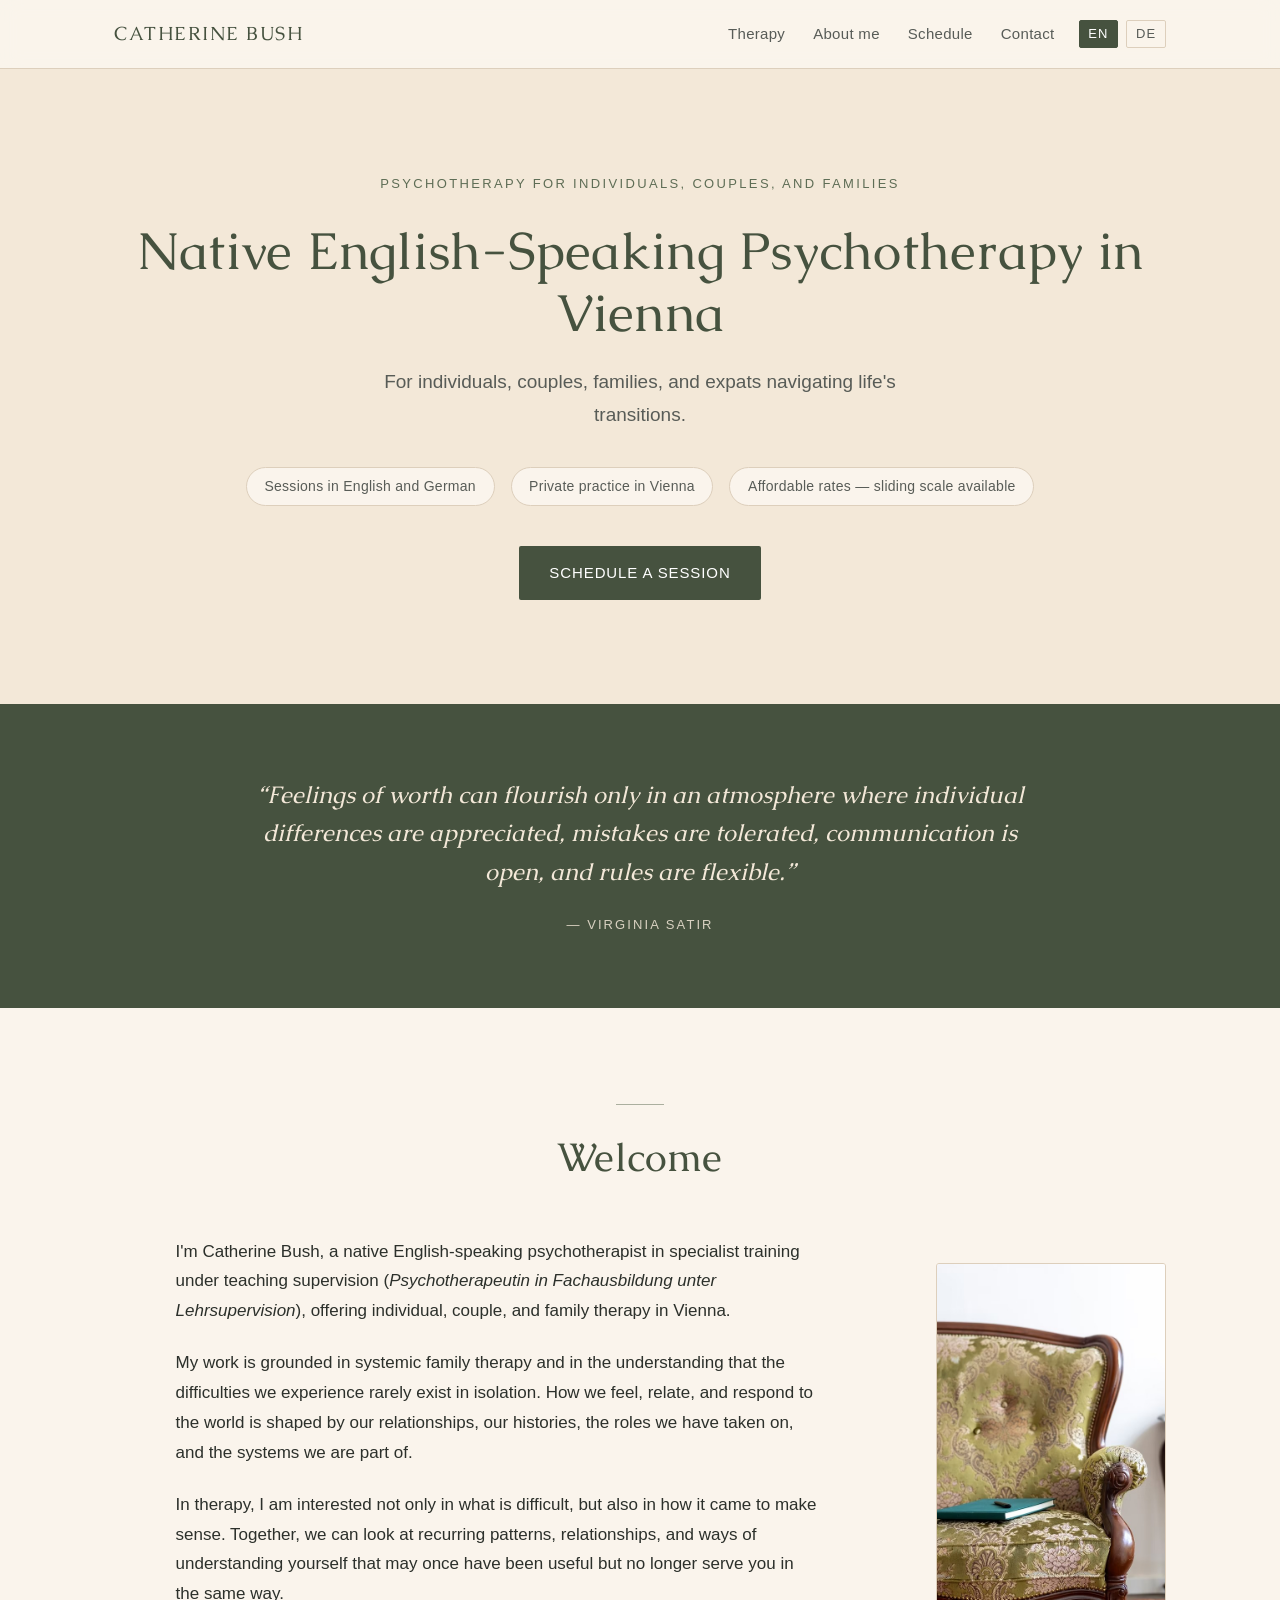
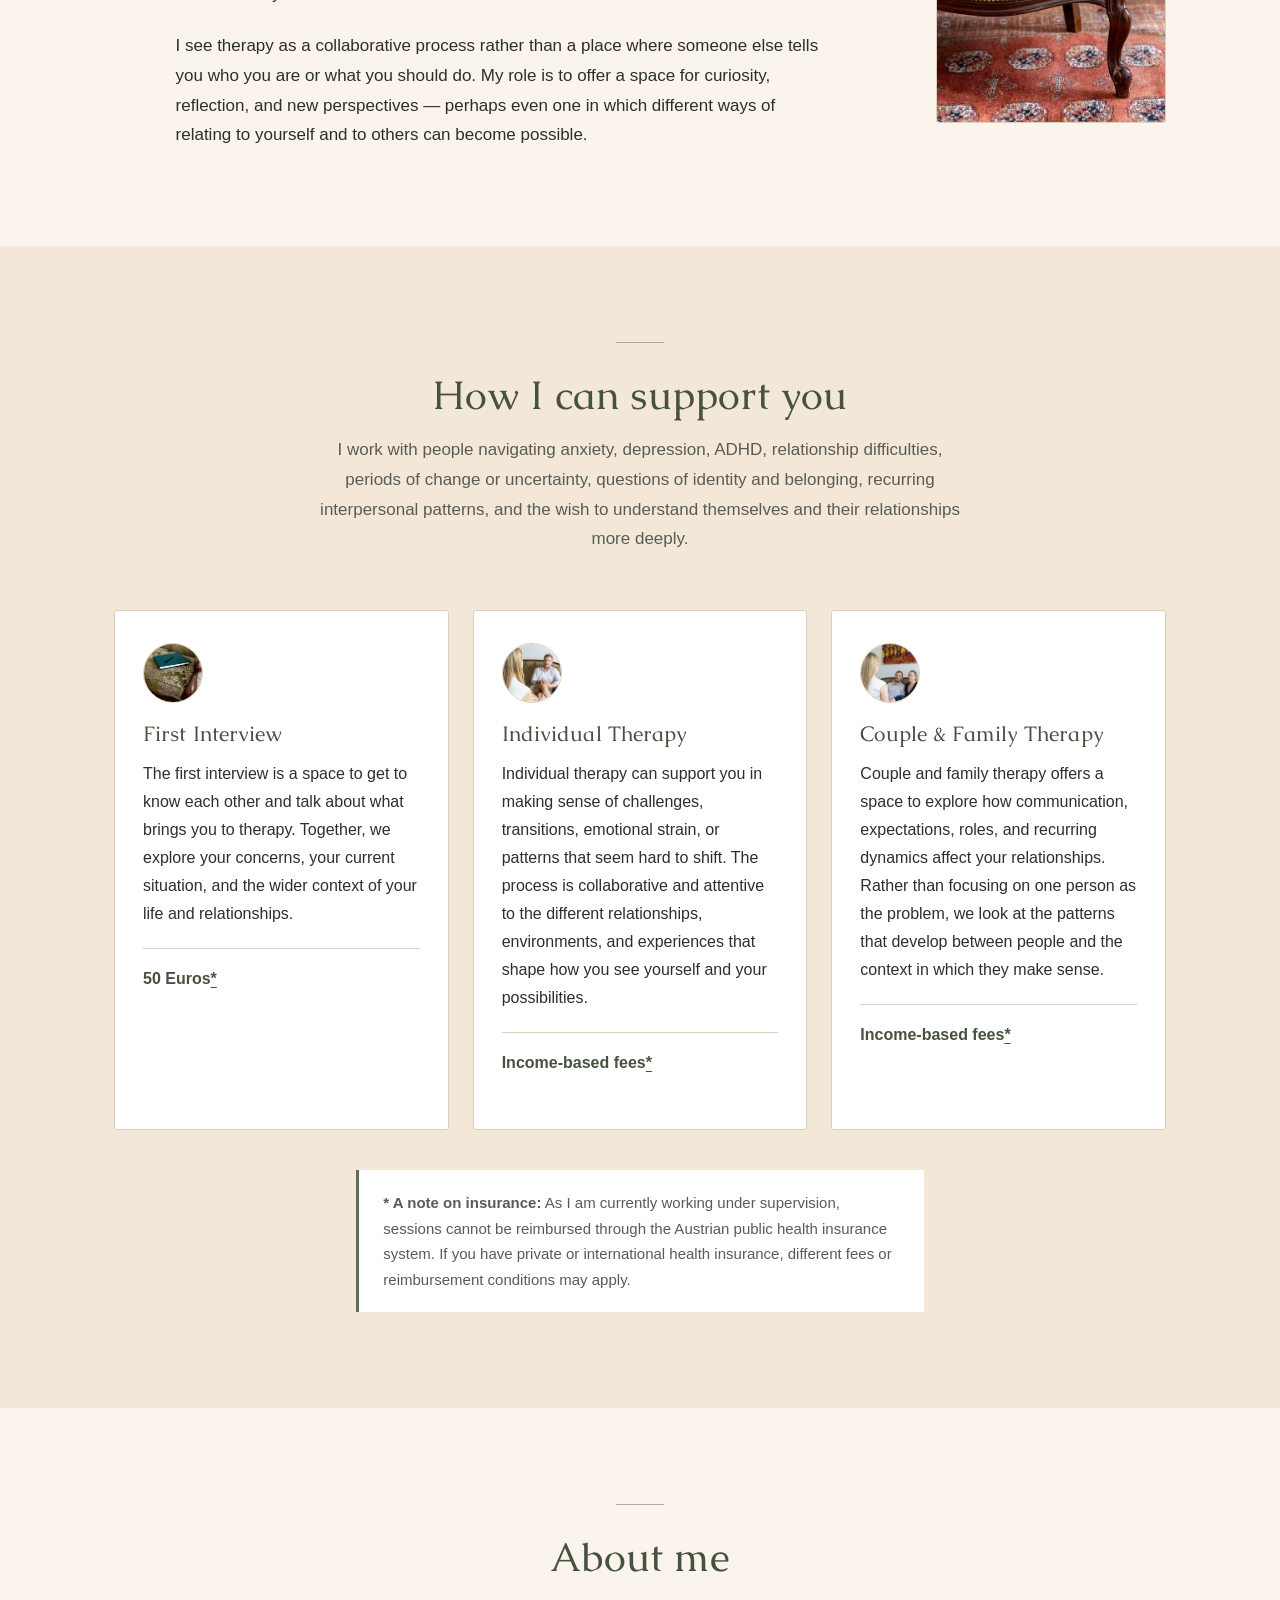
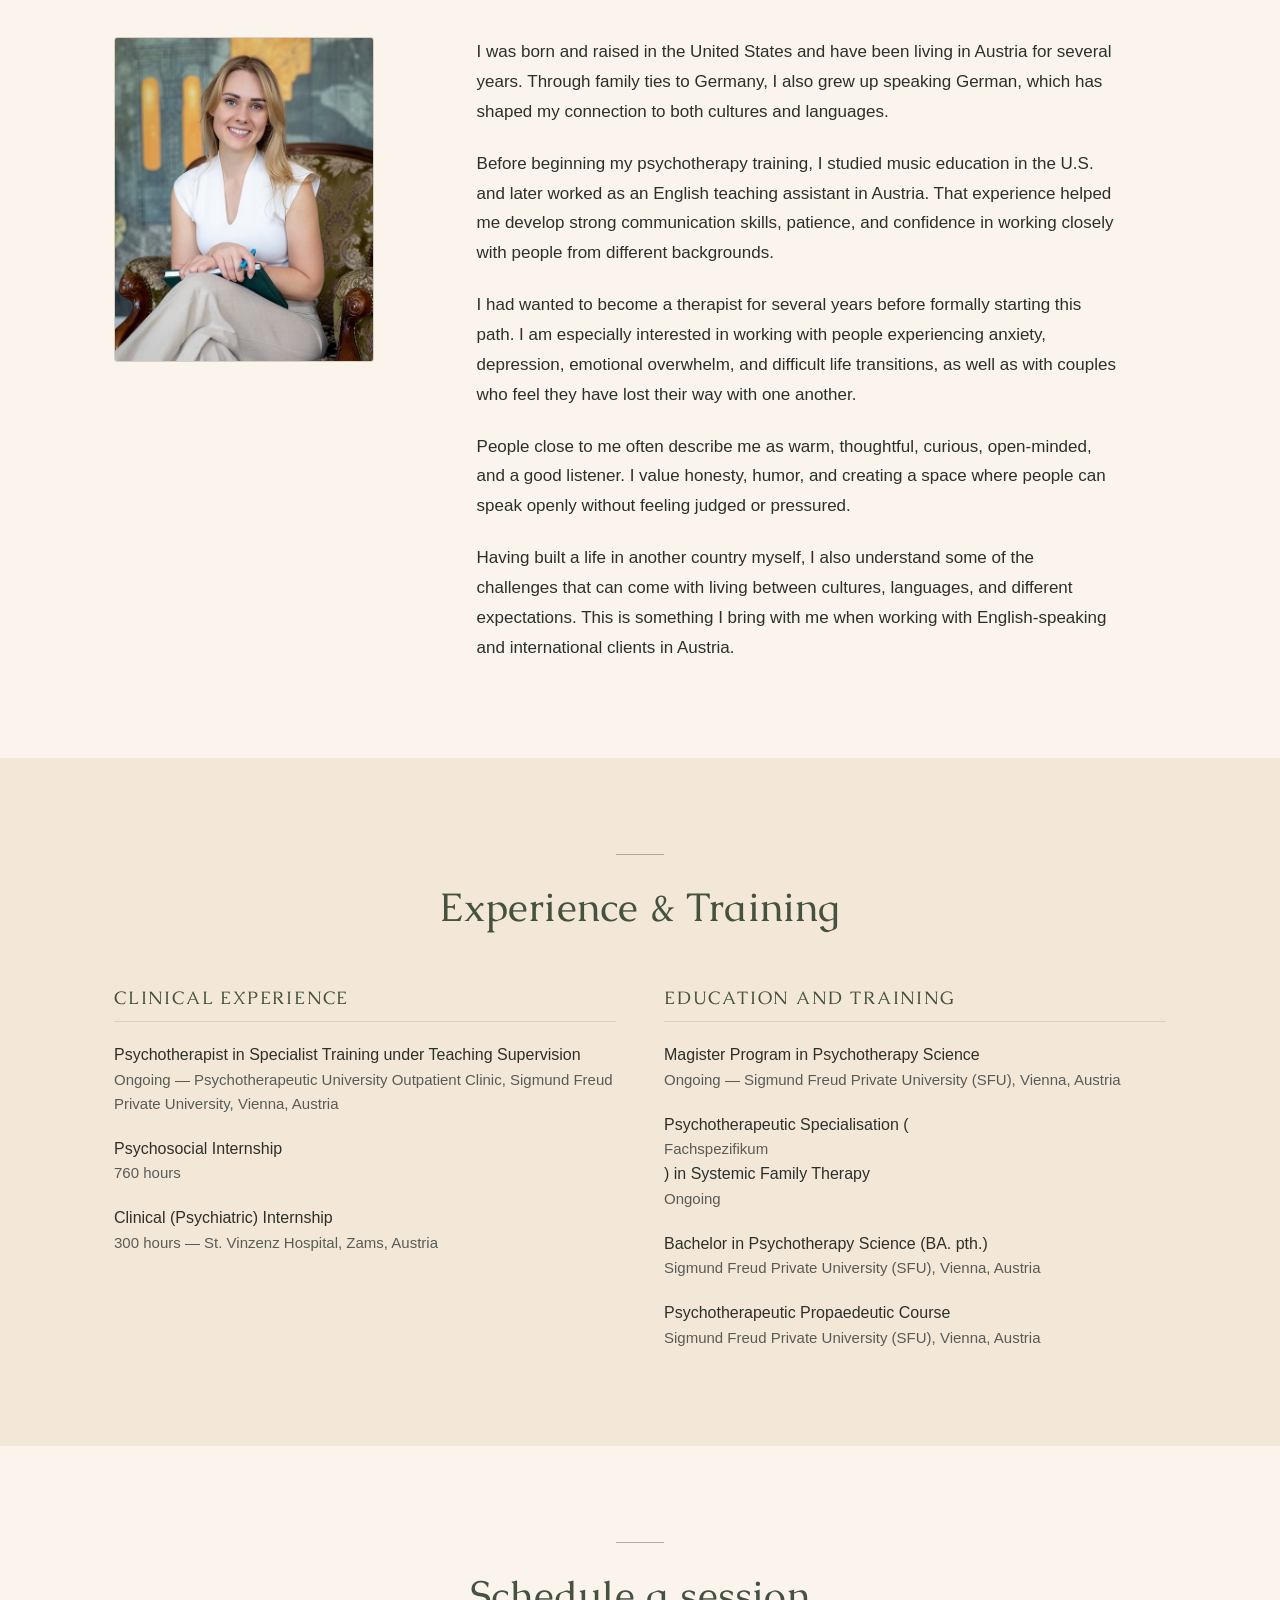
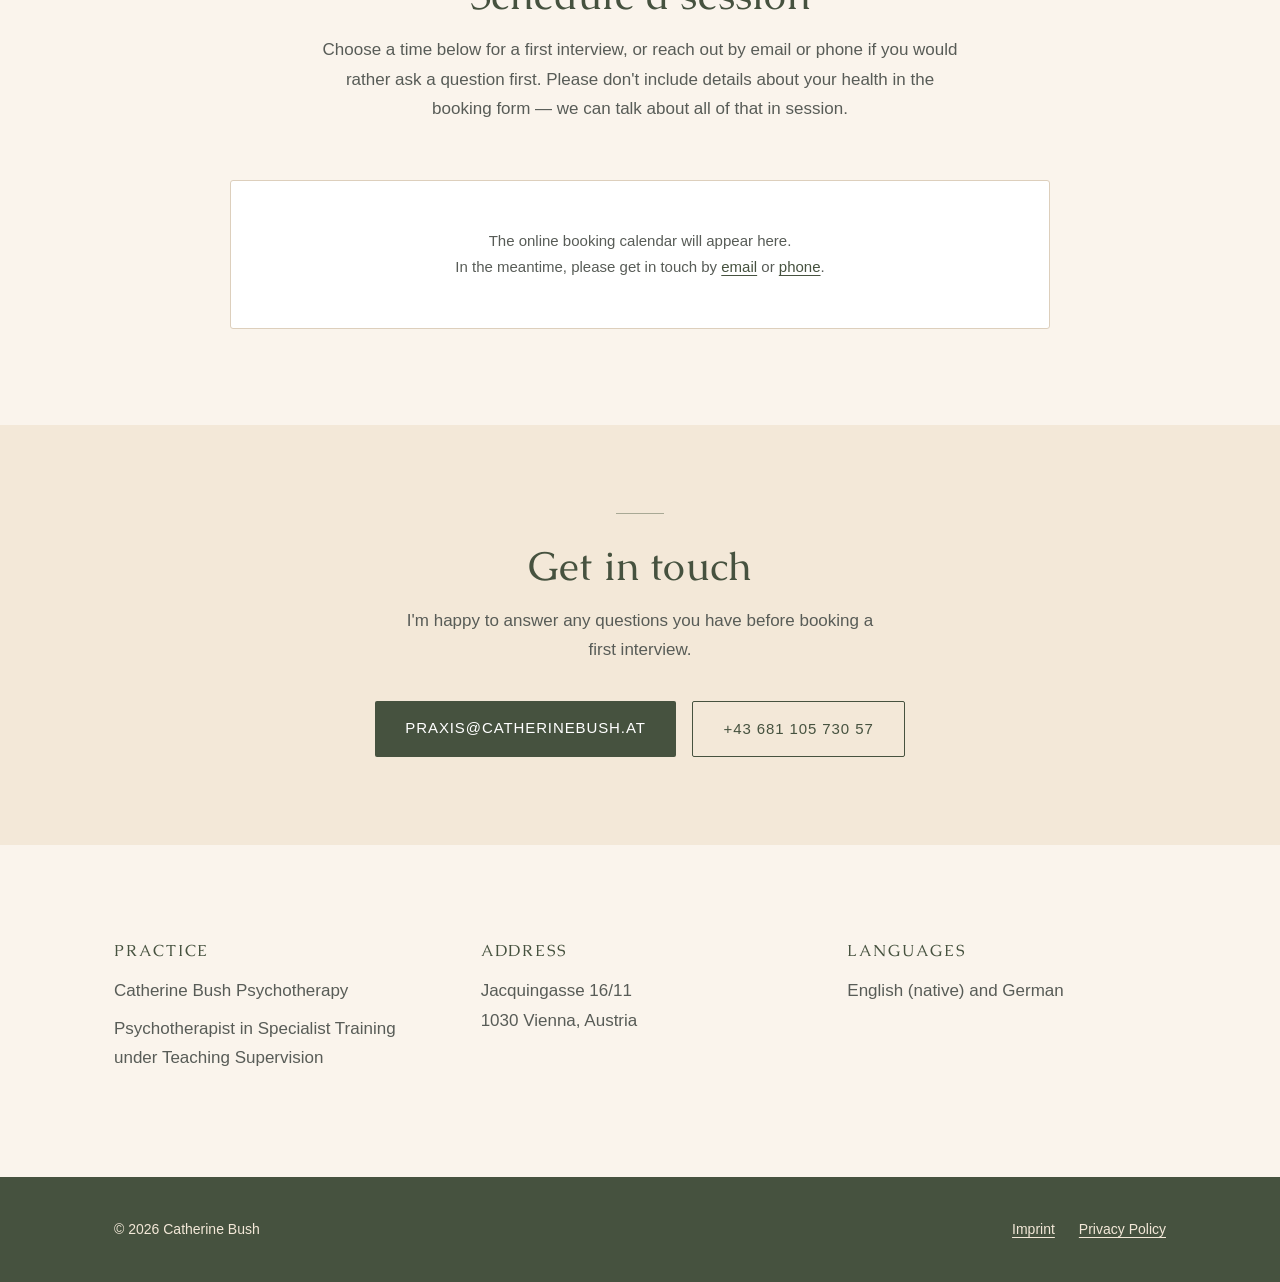
==== index.html @ 36997f0b "initial load" ====
<!DOCTYPE html>
<!--
  data-alt-de is the relative path to this page's German counterpart.
  The language script below reads it, so it must stay relative — that keeps
  local preview working. The hreflang <link> tags are the absolute, canonical
  ones search engines read.
-->
<html lang="en" data-alt-de="de/index.html">
<head>
<meta charset="utf-8">
<meta name="viewport" content="width=device-width, initial-scale=1, viewport-fit=cover">
<title>Native English-Speaking Psychotherapist in Vienna | Catherine Bush</title>
<meta name="description" content="Native English-speaking psychotherapist in Vienna offering individual, couples, and family therapy. Sessions also available in German, in person and online.">
<link rel="canonical" href="https://www.catherinebush.at/">

<link rel="alternate" hreflang="en" href="https://www.catherinebush.at/">
<link rel="alternate" hreflang="de" href="https://www.catherinebush.at/de/">
<link rel="alternate" hreflang="x-default" href="https://www.catherinebush.at/">

<script>
/* Language preference. Inline and before render, so the visitor never sees a
   flash of the wrong language.
     1. An explicit choice from the EN/DE switcher is stored and always wins.
     2. Otherwise the browser's preferred language decides, once.
   Redirect targets come from the data-alt-* attributes on the root element, so
   this block is identical on every page and works in local preview. No-ops if
   storage is unavailable (private windows, blocked site data). */
(function () {
  var root = document.documentElement;
  var here = root.lang;
  var stored = null;
  try { stored = localStorage.getItem('cb-lang'); } catch (e) {}

  function go(lang) {
    var target = root.getAttribute('data-alt-' + lang);
    if (target) location.replace(target);
  }

  if (stored) {
    if (stored !== here) go(stored);
  } else {
    var pref = (navigator.languages && navigator.languages[0]) || navigator.language || '';
    if ((/^de/i.test(pref) ? 'de' : 'en') !== here) go(/^de/i.test(pref) ? 'de' : 'en');
  }

  /* Remember whichever language the visitor picks, so the automatic redirect
     never fights them afterwards. */
  document.addEventListener('click', function (e) {
    var el = e.target.closest ? e.target.closest('[data-set-lang]') : null;
    if (el) {
      try { localStorage.setItem('cb-lang', el.getAttribute('data-set-lang')); } catch (err) {}
    }
  });
})();
</script>

<meta property="og:type" content="website">
<meta property="og:url" content="https://www.catherinebush.at/">
<meta property="og:title" content="Native English-Speaking Psychotherapist in Vienna | Catherine Bush">
<meta property="og:description" content="Native English-speaking psychotherapist in Vienna offering individual, couples, and family therapy. Sessions also available in German, in person and online.">
<meta property="og:image" content="https://www.catherinebush.at/images/og-image.jpg">
<meta name="twitter:card" content="summary_large_image">

<link rel="icon" href="images/favicon.png">
<link rel="apple-touch-icon" href="images/apple-touch-icon.png">

<link rel="preconnect" href="https://fonts.googleapis.com">
<link rel="preconnect" href="https://fonts.gstatic.com" crossorigin>
<link href="https://fonts.googleapis.com/css2?family=Caudex:ital,wght@0,400;0,700;1,400&amp;display=swap" rel="stylesheet">
<link rel="stylesheet" href="style.css">
</head>
<body>

<a class="skip" href="#main">Skip to content</a>

<header class="nav">
  <div class="wrap nav__inner">
    <a class="brand" href="#top">Catherine Bush</a>
    <div class="nav__group">
      <nav aria-label="Main">
        <ul class="nav__links">
          <li class="nav__hide-sm"><a href="#therapy">Therapy</a></li>
          <li class="nav__hide-sm"><a href="#about">About me</a></li>
          <li><a href="#schedule">Schedule</a></li>
          <li><a href="#contact">Contact</a></li>
        </ul>
      </nav>
      <nav aria-label="Language">
        <ul class="langswitch">
          <li><a href="index.html" lang="en" hreflang="en" aria-current="true" data-set-lang="en">EN</a></li>
          <li><a href="de/index.html" lang="de" hreflang="de" data-set-lang="de">DE</a></li>
        </ul>
      </nav>
    </div>
  </div>
</header>

<main id="main">

  <section class="hero" id="top">
    <div class="wrap">
      <p class="hero__eyebrow">Psychotherapy for Individuals, Couples, and Families</p>
      <h1>Native English-Speaking Psychotherapy in Vienna</h1>
      <p class="hero__lede">
        For individuals, couples, families, and expats navigating life's transitions.
      </p>
      <ul class="facts">
        <li>Sessions in English and German</li>
        <li>Private practice in Vienna</li>
        <li>Affordable rates &mdash; sliding scale available</li>
      </ul>
      <a class="btn" href="#schedule">Schedule a session</a>
    </div>
  </section>

  <section class="quote">
    <div class="wrap">
      <blockquote>
        &ldquo;Feelings of worth can flourish only in an atmosphere where individual
        differences are appreciated, mistakes are tolerated, communication is open,
        and rules are flexible.&rdquo;
        <cite>&mdash; Virginia Satir</cite>
      </blockquote>
    </div>
  </section>

  <section class="section" id="welcome">
    <div class="wrap">
      <div class="section__head">
        <hr class="rule">
        <h2>Welcome</h2>
      </div>
      <div class="feature">
        <div class="prose">
        <p>
          I'm Catherine Bush, a native English-speaking psychotherapist in specialist
          training under teaching supervision (<em lang="de">Psychotherapeutin in
          Fachausbildung unter Lehrsupervision</em>), offering individual, couple, and
          family therapy in Vienna.
        </p>
        <p>
          My work is grounded in systemic family therapy and in the understanding that
          the difficulties we experience rarely exist in isolation. How we feel, relate,
          and respond to the world is shaped by our relationships, our histories, the
          roles we have taken on, and the systems we are part of.
        </p>
        <p>
          In therapy, I am interested not only in what is difficult, but also in how it
          came to make sense. Together, we can look at recurring patterns, relationships,
          and ways of understanding yourself that may once have been useful but no longer
          serve you in the same way.
        </p>
        <p>
          I see therapy as a collaborative process rather than a place where someone else
          tells you who you are or what you should do. My role is to offer a space for
          curiosity, reflection, and new perspectives &mdash; perhaps even one in which
          different ways of relating to yourself and to others can become possible.
        </p>
        </div>

        <img
          class="feature__media"
          src="images/couch.jpg"
          alt="A green upholstered armchair in the practice, with a notebook resting on the seat"
          width="546" height="1120"
          loading="lazy">
      </div>
    </div>
  </section>

  <section class="section section--tint" id="therapy">
    <div class="wrap">
      <div class="section__head">
        <hr class="rule">
        <h2>How I can support you</h2>
        <p>
          I work with people navigating anxiety, depression, ADHD, relationship
          difficulties, periods of change or uncertainty, questions of identity and
          belonging, recurring interpersonal patterns, and the wish to understand
          themselves and their relationships more deeply.
        </p>
      </div>

      <div class="cards">
        <article class="card">
          <img class="card__icon" src="images/first_interview_icon.jpg" alt=""
               width="121" height="121" loading="lazy">
          <h3>First Interview</h3>
          <p>
            The first interview is a space to get to know each other and talk about what
            brings you to therapy. Together, we explore your concerns, your current
            situation, and the wider context of your life and relationships.
          </p>
          <p class="card__fee">50 Euros<a href="#insurance" aria-label="See note on insurance and fees">*</a></p>
        </article>

        <article class="card">
          <img class="card__icon" src="images/individual_therapy.jpg" alt=""
               width="121" height="121" loading="lazy">
          <h3>Individual Therapy</h3>
          <p>
            Individual therapy can support you in making sense of challenges, transitions,
            emotional strain, or patterns that seem hard to shift. The process is
            collaborative and attentive to the different relationships, environments, and
            experiences that shape how you see yourself and your possibilities.
          </p>
          <p class="card__fee">Income-based fees<a href="#insurance" aria-label="See note on insurance and fees">*</a></p>
        </article>

        <article class="card">
          <img class="card__icon" src="images/couple_therapy_icon.jpg" alt=""
               width="121" height="121" loading="lazy">
          <h3>Couple &amp; Family Therapy</h3>
          <p>
            Couple and family therapy offers a space to explore how communication,
            expectations, roles, and recurring dynamics affect your relationships. Rather
            than focusing on one person as the problem, we look at the patterns that
            develop between people and the context in which they make sense.
          </p>
          <p class="card__fee">Income-based fees<a href="#insurance" aria-label="See note on insurance and fees">*</a></p>
        </article>
      </div>

      <p class="note" id="insurance">
        <strong>* A note on insurance:</strong> As I am currently working under
        supervision, sessions cannot be reimbursed through the Austrian public health
        insurance system. If you have private or international health insurance, different
        fees or reimbursement conditions may apply.
      </p>
    </div>
  </section>

  <section class="section" id="about">
    <div class="wrap">
      <div class="section__head">
        <hr class="rule">
        <h2>About me</h2>
      </div>

      <div class="about">
        <img
          class="about__photo"
          src="images/catherine-bush.jpg"
          alt="Catherine Bush, seated in a green armchair with a notebook, smiling at the camera"
          width="546" height="748"
          loading="lazy">

        <div class="prose">
          <p>
            I was born and raised in the United States and have been living in Austria for
            several years. Through family ties to Germany, I also grew up speaking German,
            which has shaped my connection to both cultures and languages.
          </p>
          <p>
            Before beginning my psychotherapy training, I studied music education in the
            U.S. and later worked as an English teaching assistant in Austria. That
            experience helped me develop strong communication skills, patience, and
            confidence in working closely with people from different backgrounds.
          </p>
          <p>
            I had wanted to become a therapist for several years before formally starting
            this path. I am especially interested in working with people experiencing
            anxiety, depression, emotional overwhelm, and difficult life transitions, as
            well as with couples who feel they have lost their way with one another.
          </p>
          <p>
            People close to me often describe me as warm, thoughtful, curious, open-minded,
            and a good listener. I value honesty, humor, and creating a space where people
            can speak openly without feeling judged or pressured.
          </p>
          <p>
            Having built a life in another country myself, I also understand some of the
            challenges that can come with living between cultures, languages, and different
            expectations. This is something I bring with me when working with
            English-speaking and international clients in Austria.
          </p>
        </div>
      </div>
    </div>
  </section>

  <section class="section section--tint" id="credentials">
    <div class="wrap">
      <div class="section__head">
        <hr class="rule">
        <h2>Experience &amp; Training</h2>
      </div>

      <div class="creds">
        <div>
          <h3>Clinical Experience</h3>
          <ul>
            <li>
              Psychotherapist in Specialist Training under Teaching Supervision
              <span>Ongoing &mdash; Psychotherapeutic University Outpatient Clinic,
              Sigmund Freud Private University, Vienna, Austria</span>
            </li>
            <li>
              Psychosocial Internship
              <span>760 hours</span>
            </li>
            <li>
              Clinical (Psychiatric) Internship
              <span>300 hours &mdash; St. Vinzenz Hospital, Zams, Austria</span>
            </li>
          </ul>
        </div>

        <div>
          <h3>Education and Training</h3>
          <ul>
            <li>
              Magister Program in Psychotherapy Science
              <span>Ongoing &mdash; Sigmund Freud Private University (SFU), Vienna, Austria</span>
            </li>
            <li>
              Psychotherapeutic Specialisation (<span lang="de">Fachspezifikum</span>) in
              Systemic Family Therapy
              <span>Ongoing</span>
            </li>
            <li>
              Bachelor in Psychotherapy Science (BA. pth.)
              <span>Sigmund Freud Private University (SFU), Vienna, Austria</span>
            </li>
            <li>
              Psychotherapeutic Propaedeutic Course
              <span>Sigmund Freud Private University (SFU), Vienna, Austria</span>
            </li>
          </ul>
        </div>
      </div>
    </div>
  </section>

  <section class="section" id="schedule">
    <div class="wrap">
      <div class="section__head">
        <hr class="rule">
        <h2>Schedule a session</h2>
        <p>
          Choose a time below for a first interview, or reach out by email or phone if
          you would rather ask a question first. Please don't include details about your
          health in the booking form &mdash; we can talk about all of that in session.
        </p>
      </div>

      <div class="booking">
        <!--
          TheraPsy Bookings calendar.
          Paste the embed URL from the TheraPsy account into src below, then delete
          the .booking__fallback paragraph underneath.

          <iframe
            src="PASTE_THERAPSY_EMBED_URL_HERE"
            title="Appointment booking calendar"
            loading="lazy"
            referrerpolicy="no-referrer-when-downgrade"></iframe>
        -->
        <p class="booking__fallback">
          The online booking calendar will appear here.<br>
          In the meantime, please get in touch by
          <a href="mailto:praxis@catherinebush.at">email</a> or
          <a href="tel:+4368110573057">phone</a>.
        </p>
      </div>
    </div>
  </section>

  <section class="cta" id="contact">
    <div class="wrap">
      <hr class="rule">
      <h2>Get in touch</h2>
      <p>
        I'm happy to answer any questions you have before booking a first interview.
      </p>
      <div class="cta__actions">
        <a class="btn" href="mailto:praxis@catherinebush.at">praxis@catherinebush.at</a>
        <a class="btn btn--ghost" href="tel:+4368110573057">+43 681 105 730 57</a>
      </div>
    </div>
  </section>

  <section class="section">
    <div class="wrap">
      <div class="contact">
        <div>
          <h3>Practice</h3>
          <p>Catherine Bush Psychotherapy</p>
          <p>Psychotherapist in Specialist Training under Teaching Supervision</p>
        </div>

        <div>
          <h3>Address</h3>
          <address>
            Jacquingasse 16/11<br>
            1030 Vienna, Austria
          </address>
        </div>

        <div>
          <h3>Languages</h3>
          <p>English (native) and German</p>
        </div>
      </div>
    </div>
  </section>

</main>

<footer class="footer">
  <div class="wrap footer__inner">
    <p>&copy; 2026 Catherine Bush</p>
    <nav class="footer__legal" aria-label="Legal">
      <a href="imprint.html">Imprint</a>
      <a href="privacy.html">Privacy Policy</a>
    </nav>
  </div>
</footer>

<script type="application/ld+json">
{
  "@context": "https://schema.org",
  "@type": "MedicalBusiness",
  "name": "Catherine Bush Psychotherapy",
  "url": "https://www.catherinebush.at/",
  "email": "praxis@catherinebush.at",
  "telephone": "+4368110573057",
  "image": "https://www.catherinebush.at/images/og-image.jpg",
  "description": "Native English-speaking psychotherapist in Vienna offering individual, couples, and family therapy. Sessions also available in German.",
  "medicalSpecialty": "Psychiatric",
  "address": {
    "@type": "PostalAddress",
    "streetAddress": "Jacquingasse 16/11",
    "postalCode": "1030",
    "addressLocality": "Vienna",
    "addressCountry": "AT"
  },
  "availableLanguage": ["en", "de"],
  "founder": {
    "@type": "Person",
    "name": "Catherine Grace Bush",
    "jobTitle": "Psychotherapist in Specialist Training under Teaching Supervision"
  }
}
</script>

</body>
</html>
---- style.css ----
/* ==========================================================================
   Catherine Bush Psychotherapy — shared styles
   Palette and type carried over from the previous Wix site.
   Change --sage and --cream to re-theme the whole site.
   ========================================================================== */

:root {
  --cream:      #f3e8d8;
  --cream-soft: #faf4ec;
  --sage:       #5e6d55;
  --sage-dark:  #46523f;
  --ink:        #2c302b;
  --muted:      #585c57;
  --rule:       #ddcfbc;

  --serif: "Caudex", Georgia, "Times New Roman", serif;
  --sans:  -apple-system, BlinkMacSystemFont, "SF Pro Text", "Segoe UI", Roboto, Helvetica, Arial, sans-serif;

  --measure: 68ch;
  --wrap: 1100px;
}

*, *::before, *::after { box-sizing: border-box; }

html { scroll-behavior: smooth; }
@media (prefers-reduced-motion: reduce) {
  html { scroll-behavior: auto; }
  * { animation: none !important; transition: none !important; }
}

body {
  margin: 0;
  background: var(--cream-soft);
  color: var(--ink);
  font-family: var(--sans);
  font-size: 1.0625rem;
  line-height: 1.75;
  -webkit-font-smoothing: antialiased;
  text-rendering: optimizeLegibility;
}

img { max-width: 100%; height: auto; display: block; }

h1, h2, h3 {
  font-family: var(--serif);
  font-weight: 400;
  line-height: 1.2;
  color: var(--sage-dark);
  letter-spacing: 0.005em;
}

a { color: var(--sage-dark); text-decoration-thickness: 1px; text-underline-offset: 3px; }
a:hover { color: var(--sage); }

/* Long URLs in the legal pages must not force a horizontal scrollbar */
a { overflow-wrap: anywhere; }

:focus-visible {
  outline: 2px solid var(--sage);
  outline-offset: 3px;
  border-radius: 2px;
}

.wrap {
  max-width: var(--wrap);
  margin-inline: auto;
  padding-inline: 1.5rem;
}

.skip { position: absolute; left: -9999px; }
.skip:focus {
  left: 1rem;
  top: 1rem;
  z-index: 100;
  background: var(--sage-dark);
  color: #fff;
  padding: 0.6rem 1rem;
  border-radius: 4px;
}

/* ---------- Nav ---------- */

.nav {
  position: sticky;
  top: 0;
  z-index: 50;
  background: rgba(250, 244, 236, 0.85);
  backdrop-filter: blur(10px);
  -webkit-backdrop-filter: blur(10px);
  border-bottom: 1px solid var(--rule);
  padding-top: env(safe-area-inset-top, 0px);
}

.nav__inner {
  display: flex;
  align-items: center;
  justify-content: space-between;
  gap: 1.5rem;
  min-height: 68px;
  flex-wrap: wrap;
}

/* Holds the page nav and the language switcher together on the right */
.nav__group {
  display: flex;
  align-items: center;
  gap: 1.5rem;
  flex-wrap: wrap;
}

.brand {
  font-family: var(--serif);
  font-size: 1.2rem;
  letter-spacing: 0.08em;
  text-transform: uppercase;
  color: var(--sage-dark);
  text-decoration: none;
  white-space: nowrap;
}

.nav__links {
  display: flex;
  align-items: center;
  gap: 1.75rem;
  list-style: none;
  margin: 0;
  padding: 0;
  font-size: 0.9375rem;
}

.nav__links a {
  text-decoration: none;
  color: var(--muted);
  letter-spacing: 0.02em;
  padding-block: 0.35rem;
}
.nav__links a:hover { color: var(--sage-dark); }

/* ---------- Language switcher ---------- */

.langswitch {
  display: flex;
  align-items: center;
  gap: 0.5rem;
  margin: 0;
  padding: 0;
  list-style: none;
  font-size: 0.8125rem;
  letter-spacing: 0.08em;
}

.langswitch li { display: flex; }

.langswitch a {
  display: block;
  padding: 0.25rem 0.55rem;
  border: 1px solid var(--rule);
  border-radius: 2px;
  color: var(--muted);
  text-decoration: none;
  line-height: 1.4;
  transition: background 0.15s ease, color 0.15s ease;
}

.langswitch a:hover {
  background: var(--cream);
  color: var(--sage-dark);
}

/* Current language: marked with aria-current in the markup */
.langswitch a[aria-current="true"] {
  background: var(--sage-dark);
  border-color: var(--sage-dark);
  color: #fff;
  cursor: default;
}

/* ---------- Buttons ---------- */

.btn {
  display: inline-block;
  background: var(--sage-dark);
  color: #fff;
  font-family: var(--sans);
  font-size: 0.9375rem;
  letter-spacing: 0.06em;
  text-transform: uppercase;
  text-decoration: none;
  padding: 0.85rem 1.9rem;
  border-radius: 2px;
  transition: background 0.2s ease;
}
.btn:hover { background: var(--sage); color: #fff; }

.btn--ghost {
  background: transparent;
  color: var(--sage-dark);
  border: 1px solid var(--sage-dark);
}
.btn--ghost:hover { background: var(--sage-dark); color: #fff; }

/* ---------- Hero ---------- */

.hero {
  background: var(--cream);
  padding-block: clamp(3.5rem, 9vw, 6.5rem);
  text-align: center;
}

.hero__eyebrow {
  font-size: 0.8125rem;
  letter-spacing: 0.18em;
  text-transform: uppercase;
  color: var(--sage);
  margin: 0 0 1.5rem;
}

.hero h1 {
  font-size: clamp(2rem, 5.5vw, 3.25rem);
  margin: 0 0 1.25rem;
}

.hero__lede {
  max-width: 56ch;
  margin: 0 auto 2.25rem;
  font-size: clamp(1.0625rem, 2vw, 1.1875rem);
  color: var(--muted);
}

.facts {
  display: flex;
  flex-wrap: wrap;
  justify-content: center;
  gap: 0.75rem 1rem;
  list-style: none;
  margin: 0 0 2.5rem;
  padding: 0;
  font-size: 0.875rem;
  letter-spacing: 0.02em;
}
.facts li {
  background: var(--cream-soft);
  border: 1px solid var(--rule);
  border-radius: 999px;
  padding: 0.4rem 1.1rem;
  color: var(--muted);
}

/* ---------- Quote ---------- */

.quote {
  background: var(--sage-dark);
  color: var(--cream);
  padding-block: clamp(3rem, 7vw, 4.5rem);
  text-align: center;
}

.quote blockquote {
  margin: 0 auto;
  max-width: 60ch;
  font-family: var(--serif);
  font-style: italic;
  font-size: clamp(1.1875rem, 2.6vw, 1.5rem);
  line-height: 1.6;
}

.quote cite {
  display: block;
  margin-top: 1.5rem;
  font-family: var(--sans);
  font-style: normal;
  font-size: 0.8125rem;
  letter-spacing: 0.16em;
  text-transform: uppercase;
  opacity: 0.85;
}

/* ---------- Sections ---------- */

.section { padding-block: clamp(3.5rem, 8vw, 6rem); }
.section--tint { background: var(--cream); }

/* Offset sticky-nav overlap when jumping to an anchor */
.section[id], .hero[id], .cta[id] { scroll-margin-top: 80px; }

.section__head {
  text-align: center;
  max-width: var(--measure);
  margin: 0 auto clamp(2.5rem, 5vw, 3.5rem);
}

.section__head h2 {
  font-size: clamp(1.75rem, 4vw, 2.5rem);
  margin: 0 0 1rem;
}

.section__head p { margin: 0; color: var(--muted); }

.prose { max-width: var(--measure); margin-inline: auto; }
.prose p { margin: 0 0 1.4rem; }
.prose p:last-child { margin-bottom: 0; }

.rule {
  width: 48px;
  height: 1px;
  background: var(--sage);
  border: 0;
  margin: 0 auto 1.75rem;
  opacity: 0.5;
}

/* ---------- Cards ---------- */

.cards {
  display: grid;
  grid-template-columns: repeat(auto-fit, minmax(260px, 1fr));
  gap: 1.5rem;
}

.card {
  background: var(--cream-soft);
  border: 1px solid var(--rule);
  border-radius: 3px;
  padding: 2rem 1.75rem;
  display: flex;
  flex-direction: column;
}
.section--tint .card { background: #fff; }

.card h3 { font-size: 1.3125rem; margin: 0 0 0.9rem; }
.card p { margin: 0 0 1.25rem; font-size: 1rem; }

/* Round thumbnail at the top of each service card. The source files are
   121x121, so 60px stays crisp on a 2x screen — don't scale these up. */
.card__icon {
  width: 60px;
  height: 60px;
  border-radius: 50%;
  object-fit: cover;
  margin-bottom: 1.1rem;
  border: 1px solid var(--rule);
}

.card__fee {
  margin-top: auto;
  padding-top: 1rem;
  border-top: 1px solid var(--rule);
  font-size: 0.9375rem;
  color: var(--sage-dark);
  font-weight: 600;
}

.note {
  max-width: var(--measure);
  margin: 2.5rem auto 0;
  font-size: 0.9375rem;
  line-height: 1.7;
  color: var(--muted);
  background: var(--cream-soft);
  border-left: 3px solid var(--sage);
  padding: 1.25rem 1.5rem;
}
.section--tint .note { background: #fff; }

/* ---------- About ---------- */

.about {
  display: grid;
  grid-template-columns: minmax(0, 260px) minmax(0, 1fr);
  gap: clamp(2rem, 5vw, 3.5rem);
  align-items: start;
}

.about__photo {
  border-radius: 3px;
  aspect-ratio: 4 / 5;
  object-fit: cover;
  width: 100%;
  background: var(--cream);
  border: 1px solid var(--rule);
}

/* ---------- Text beside a tall image ---------- */

.feature {
  display: grid;
  grid-template-columns: minmax(0, 1fr) minmax(0, 230px);
  gap: clamp(2rem, 5vw, 3.5rem);
  align-items: center;
}

/* The practice photo is a tall 1:2 crop; this frame matches it so nothing
   is cropped away on desktop. */
.feature__media {
  width: 100%;
  aspect-ratio: 1 / 2;
  max-height: 540px;
  object-fit: cover;
  border-radius: 3px;
  border: 1px solid var(--rule);
  background: var(--cream);
}

/* ---------- Credentials ---------- */

.creds {
  display: grid;
  grid-template-columns: repeat(auto-fit, minmax(280px, 1fr));
  gap: clamp(2rem, 5vw, 3rem);
  max-width: var(--wrap);
  margin-inline: auto;
}

.creds h3 {
  font-size: 1.125rem;
  letter-spacing: 0.1em;
  text-transform: uppercase;
  margin: 0 0 1.25rem;
  padding-bottom: 0.75rem;
  border-bottom: 1px solid var(--rule);
}

.creds ul { list-style: none; margin: 0; padding: 0; }

.creds li { margin-bottom: 1.25rem; font-size: 1rem; line-height: 1.6; }
.creds li:last-child { margin-bottom: 0; }

.creds li span { display: block; font-size: 0.9375rem; color: var(--muted); }

/* ---------- Booking ---------- */

.booking {
  max-width: 820px;
  margin: 0 auto;
  background: #fff;
  border: 1px solid var(--rule);
  border-radius: 3px;
  overflow: hidden;
}

.booking iframe {
  display: block;
  width: 100%;
  min-height: 720px;
  border: 0;
}

.booking__fallback {
  padding: 2rem 1.75rem;
  text-align: center;
  color: var(--muted);
  font-size: 0.9375rem;
}

/* ---------- CTA ---------- */

.cta {
  background: var(--cream);
  text-align: center;
  padding-block: clamp(3.5rem, 8vw, 5.5rem);
}
.cta h2 { font-size: clamp(1.75rem, 4vw, 2.5rem); margin: 0 0 1rem; }
.cta p { max-width: 52ch; margin: 0 auto 2.25rem; color: var(--muted); }

.cta__actions {
  display: flex;
  flex-wrap: wrap;
  gap: 1rem;
  justify-content: center;
}

/* ---------- Contact ---------- */

.contact {
  display: grid;
  grid-template-columns: repeat(auto-fit, minmax(240px, 1fr));
  gap: clamp(2rem, 5vw, 3rem);
  max-width: var(--wrap);
  margin-inline: auto;
}

.contact h3 {
  font-size: 1rem;
  letter-spacing: 0.12em;
  text-transform: uppercase;
  margin: 0 0 1rem;
}

.contact p, .contact address {
  margin: 0 0 0.5rem;
  font-style: normal;
  color: var(--muted);
}

/* ---------- Footer ---------- */

.footer {
  background: var(--sage-dark);
  color: var(--cream);
  padding-block: 2.5rem;
  padding-bottom: calc(2.5rem + env(safe-area-inset-bottom, 0px));
  font-size: 0.875rem;
}

.footer__inner {
  display: flex;
  flex-wrap: wrap;
  gap: 1rem 2rem;
  align-items: center;
  justify-content: space-between;
}

.footer p { margin: 0; }
.footer a { color: var(--cream); }
.footer__legal { display: flex; gap: 1.5rem; flex-wrap: wrap; }

/* ==========================================================================
   Legal pages (imprint.html, privacy.html)
   ========================================================================== */

.legal {
  padding-block: clamp(2.5rem, 6vw, 4.5rem);
}

.legal__inner {
  max-width: 76ch;
  margin-inline: auto;
}

.legal h1 {
  font-size: clamp(1.875rem, 4.5vw, 2.75rem);
  margin: 0 0 0.5rem;
}

.legal__meta {
  margin: 0 0 2.5rem;
  font-size: 0.9375rem;
  color: var(--muted);
}

.legal h2 {
  font-size: 1.375rem;
  margin: 3rem 0 1rem;
  padding-bottom: 0.6rem;
  border-bottom: 1px solid var(--rule);
}

.legal h3 {
  font-size: 1.0625rem;
  font-family: var(--sans);
  font-weight: 600;
  color: var(--sage-dark);
  margin: 2rem 0 0.5rem;
}

.legal p { margin: 0 0 1.1rem; }
.legal ul { margin: 0 0 1.1rem; padding-left: 1.25rem; }
.legal li { margin-bottom: 0.4rem; }

/* Label / value pairs in the imprint */
.legal dl { margin: 0 0 1.75rem; }

.legal dt {
  font-weight: 600;
  color: var(--sage-dark);
  margin-bottom: 0.25rem;
}

.legal dd {
  margin: 0 0 1.25rem;
  color: var(--ink);
}
.legal dd:last-child { margin-bottom: 0; }

.legal address { font-style: normal; }

.legal__back {
  display: inline-block;
  margin-top: 3rem;
  font-size: 0.9375rem;
}

/* ---------- Responsive ---------- */

@media (max-width: 860px) {
  .nav__links { gap: 1.1rem; font-size: 0.875rem; }
  .nav__group { gap: 1rem; }
}

@media (max-width: 760px) {
  .about { grid-template-columns: 1fr; }
  .about__photo { max-width: 240px; margin-inline: auto; }

  /* Stack, and let the tall photo lead as a wide banner instead */
  .feature { grid-template-columns: 1fr; }
  .feature__media {
    order: -1;
    aspect-ratio: 3 / 2;
    max-height: 280px;
    object-position: center 35%;
  }
}

@media (max-width: 520px) {
  body { font-size: 1rem; }
  .nav__inner { min-height: 60px; }
  .nav__links { gap: 0.9rem; font-size: 0.8125rem; }
  .nav__links .nav__hide-sm { display: none; }
  .langswitch { font-size: 0.75rem; }
  .langswitch a { padding: 0.2rem 0.45rem; }
  .legal h2 { font-size: 1.1875rem; }
}

@media print {
  .nav, .footer__legal, .legal__back, .skip { display: none; }
  body { background: #fff; font-size: 11pt; }
  .legal h2 { page-break-after: avoid; }
}
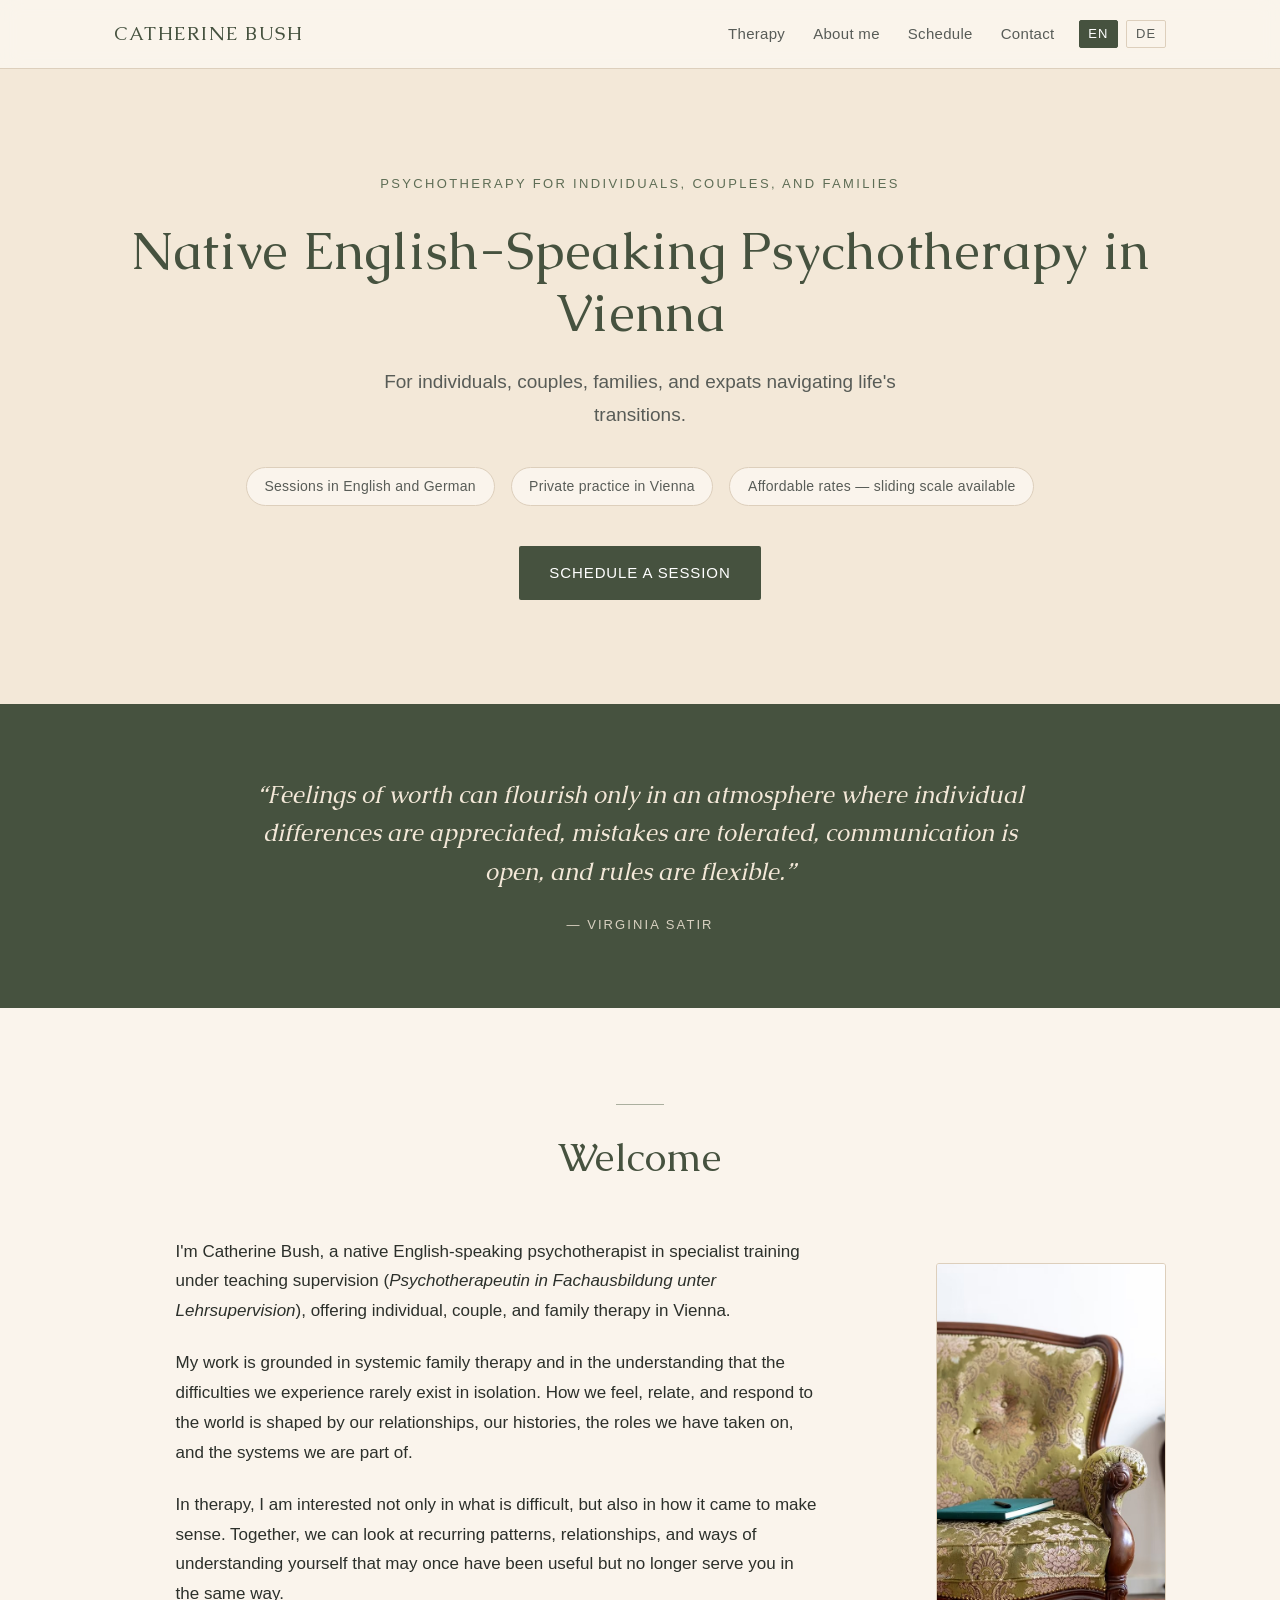
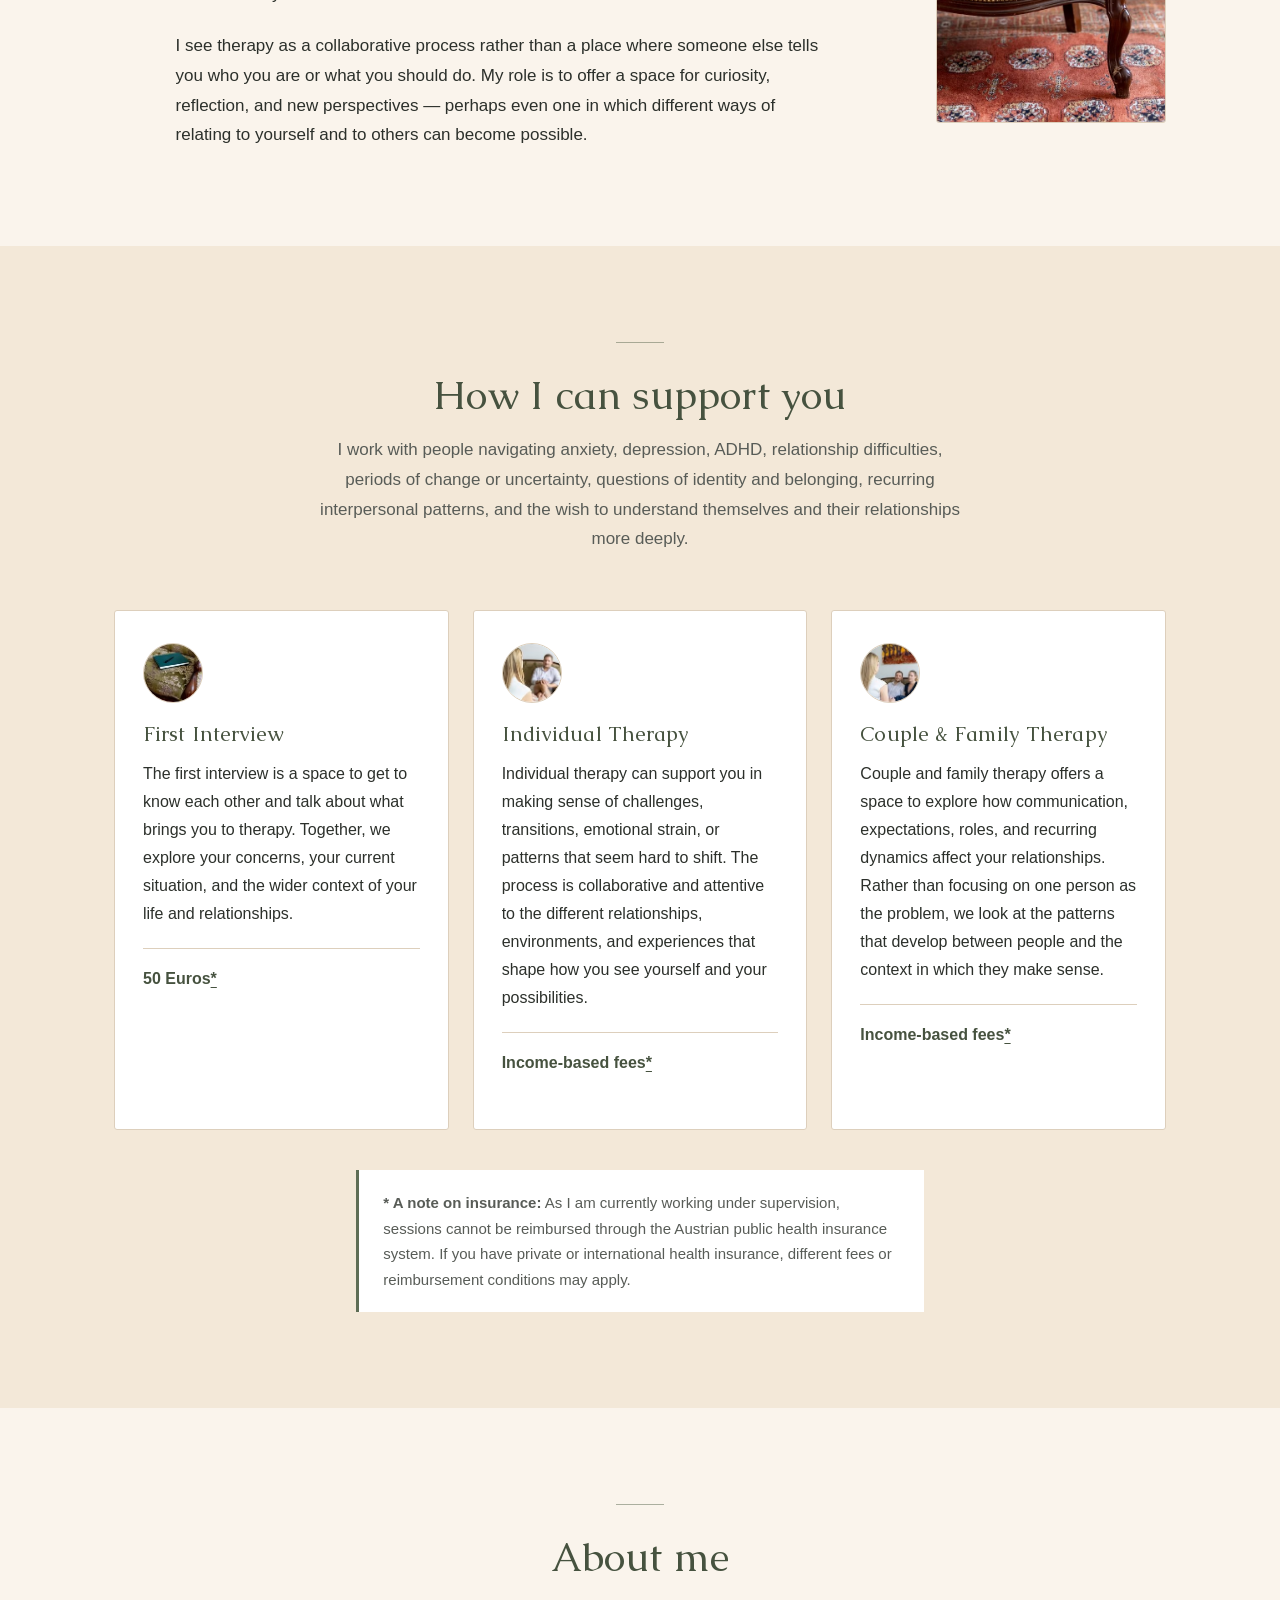
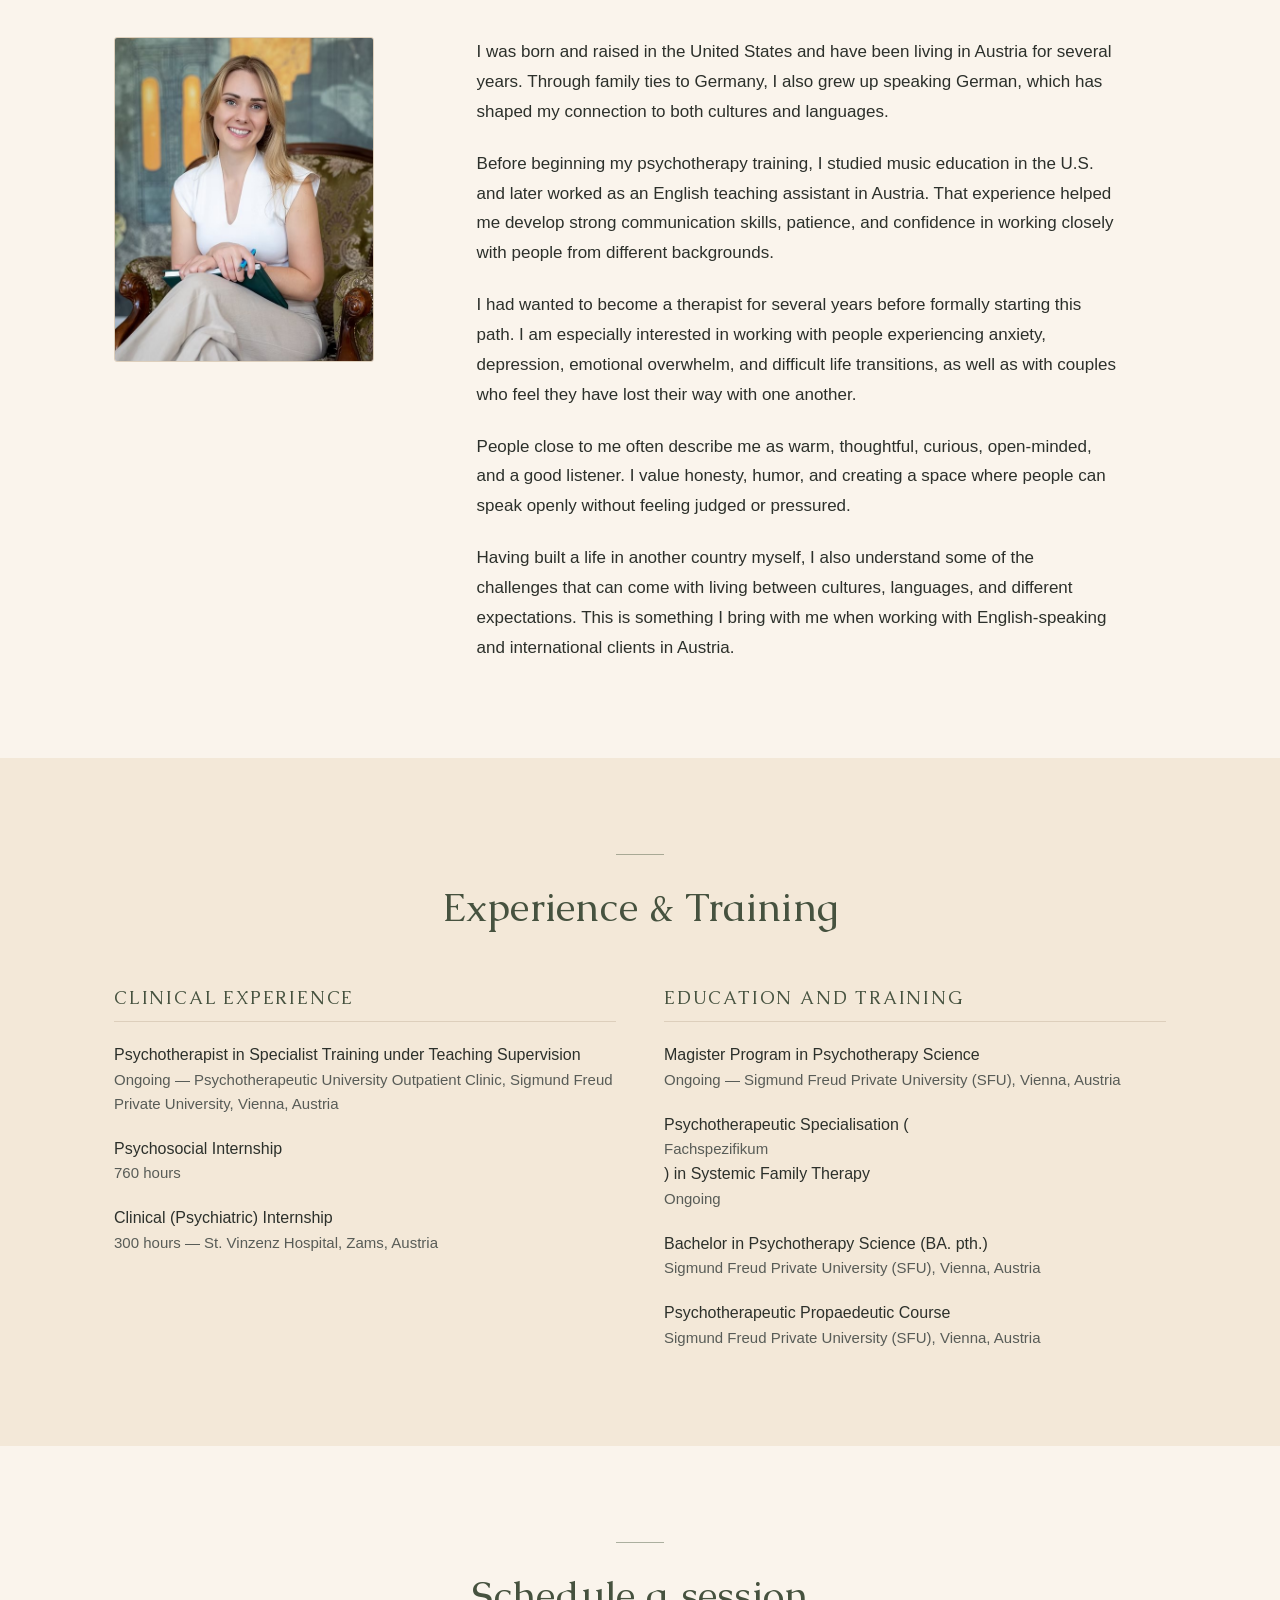
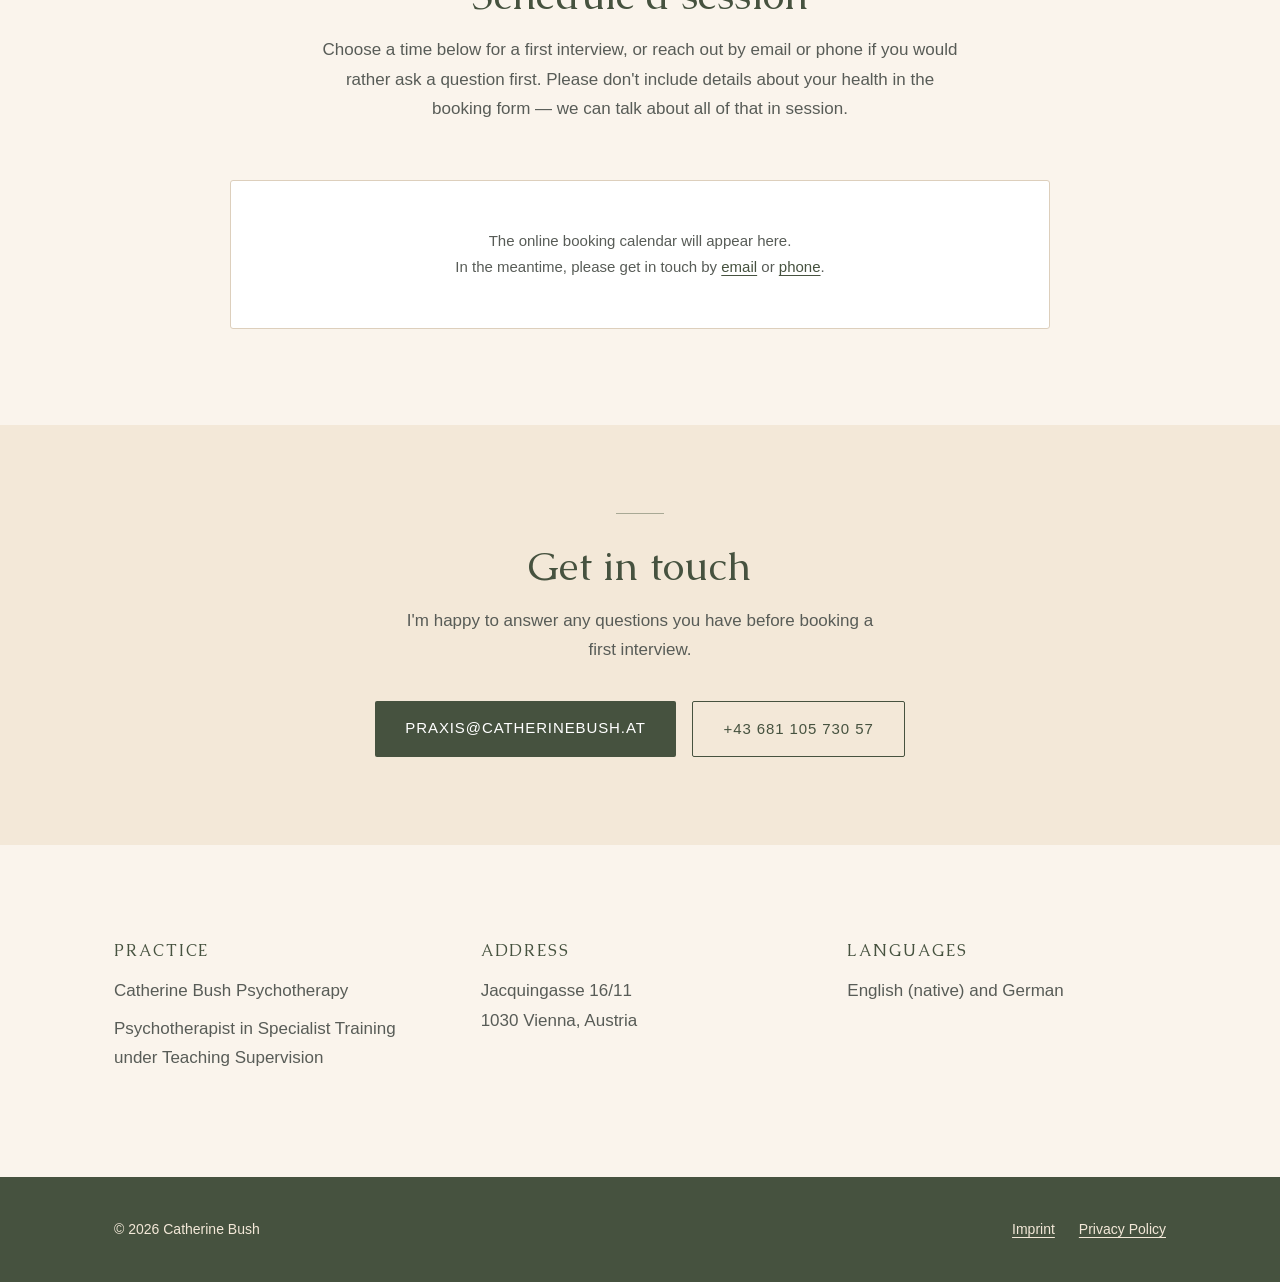
==== commit a9c4bc18: "added robots, sitemap. updated de version info. updated to github for privacy pages" ====
--- a/index.html
+++ b/index.html
@@ -64,9 +64,7 @@
 <link rel="icon" href="images/favicon.png">
 <link rel="apple-touch-icon" href="images/apple-touch-icon.png">
 
-<link rel="preconnect" href="https://fonts.googleapis.com">
-<link rel="preconnect" href="https://fonts.gstatic.com" crossorigin>
-<link href="https://fonts.googleapis.com/css2?family=Caudex:ital,wght@0,400;0,700;1,400&amp;display=swap" rel="stylesheet">
+<link rel="preload" href="fonts/caudex-400.woff2" as="font" type="font/woff2" crossorigin>
 <link rel="stylesheet" href="style.css">
 </head>
 <body>
--- a/style.css
+++ b/style.css
@@ -3,6 +3,30 @@
    Palette and type carried over from the previous Wix site.
    Change --sage and --cream to re-theme the whole site.
    ========================================================================== */
+
+/* Caudex, self-hosted (latin subset; SIL OFL — see fonts/OFL.txt).
+   Served from this site so no visitor data goes to Google Fonts. */
+@font-face {
+  font-family: "Caudex";
+  font-style: normal;
+  font-weight: 400;
+  font-display: swap;
+  src: url("fonts/caudex-400.woff2") format("woff2");
+}
+@font-face {
+  font-family: "Caudex";
+  font-style: italic;
+  font-weight: 400;
+  font-display: swap;
+  src: url("fonts/caudex-400-italic.woff2") format("woff2");
+}
+@font-face {
+  font-family: "Caudex";
+  font-style: normal;
+  font-weight: 700;
+  font-display: swap;
+  src: url("fonts/caudex-700.woff2") format("woff2");
+}
 
 :root {
   --cream:      #f3e8d8;
